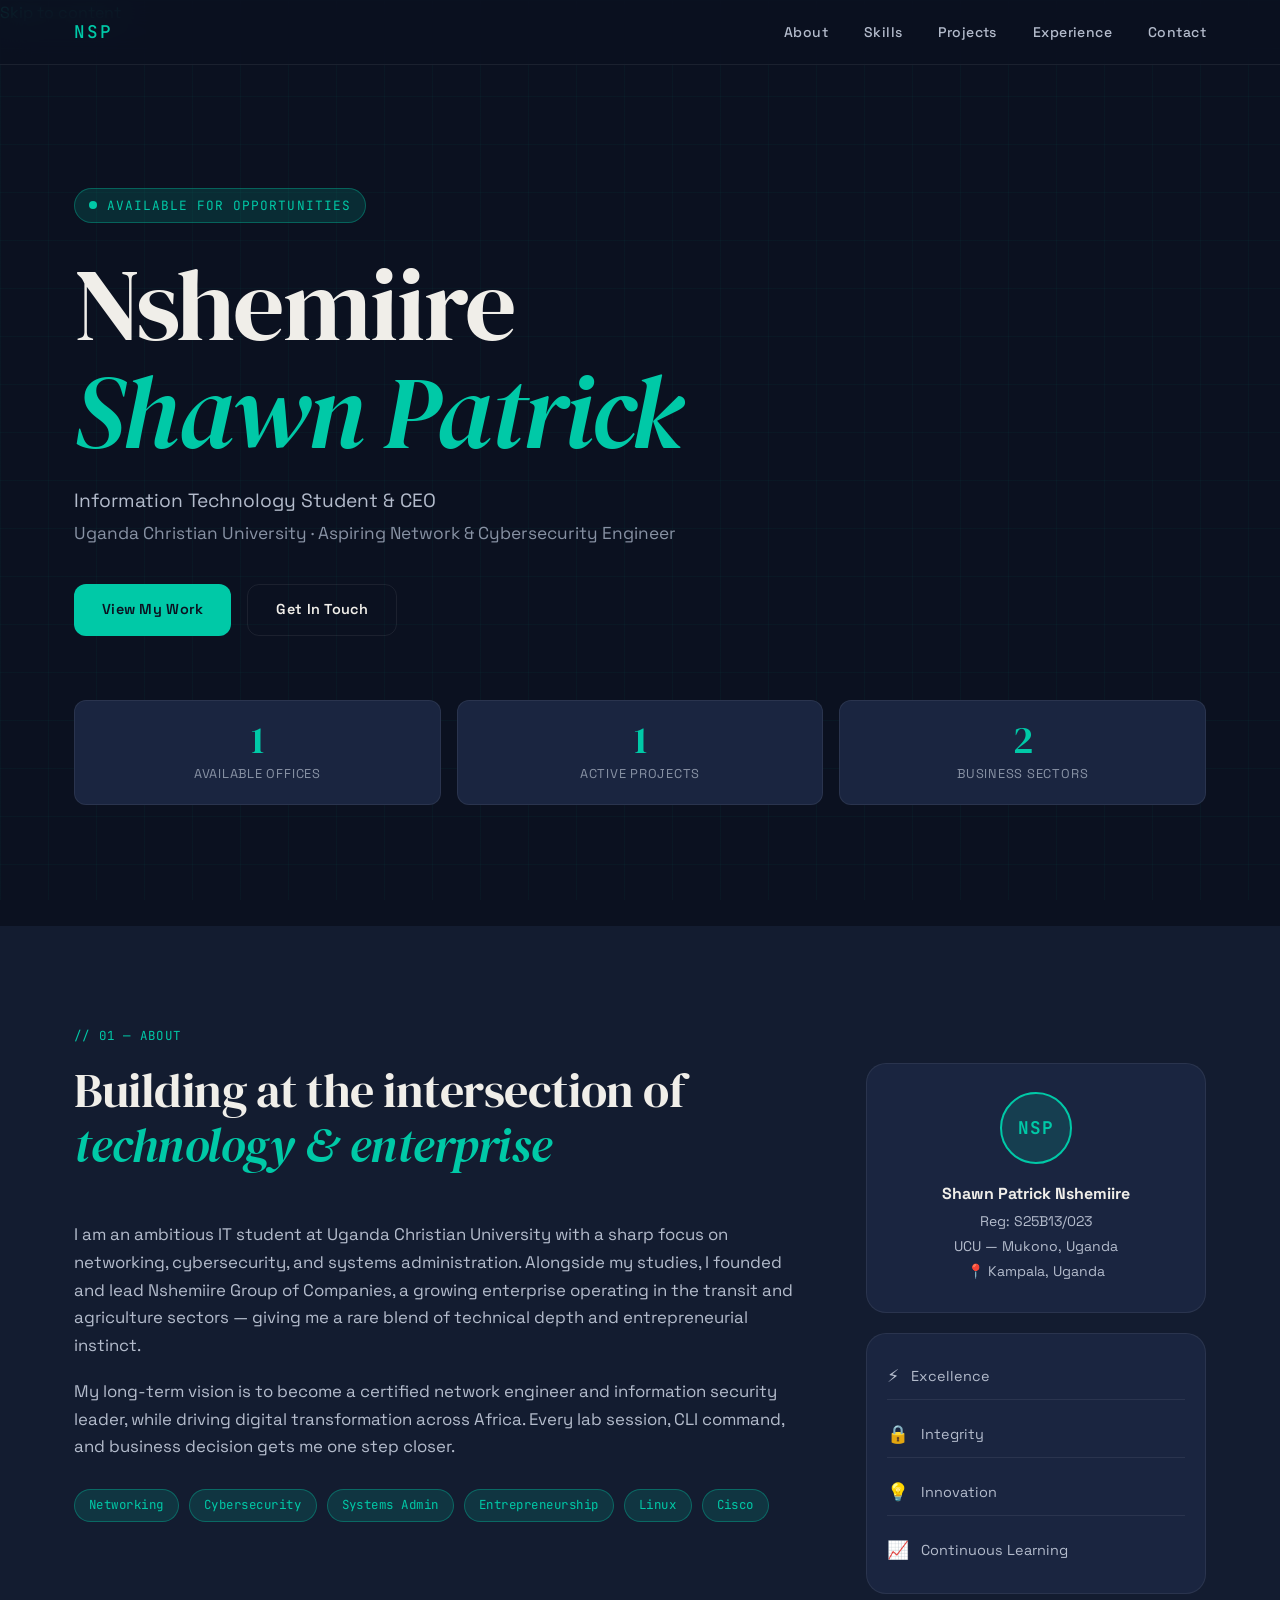
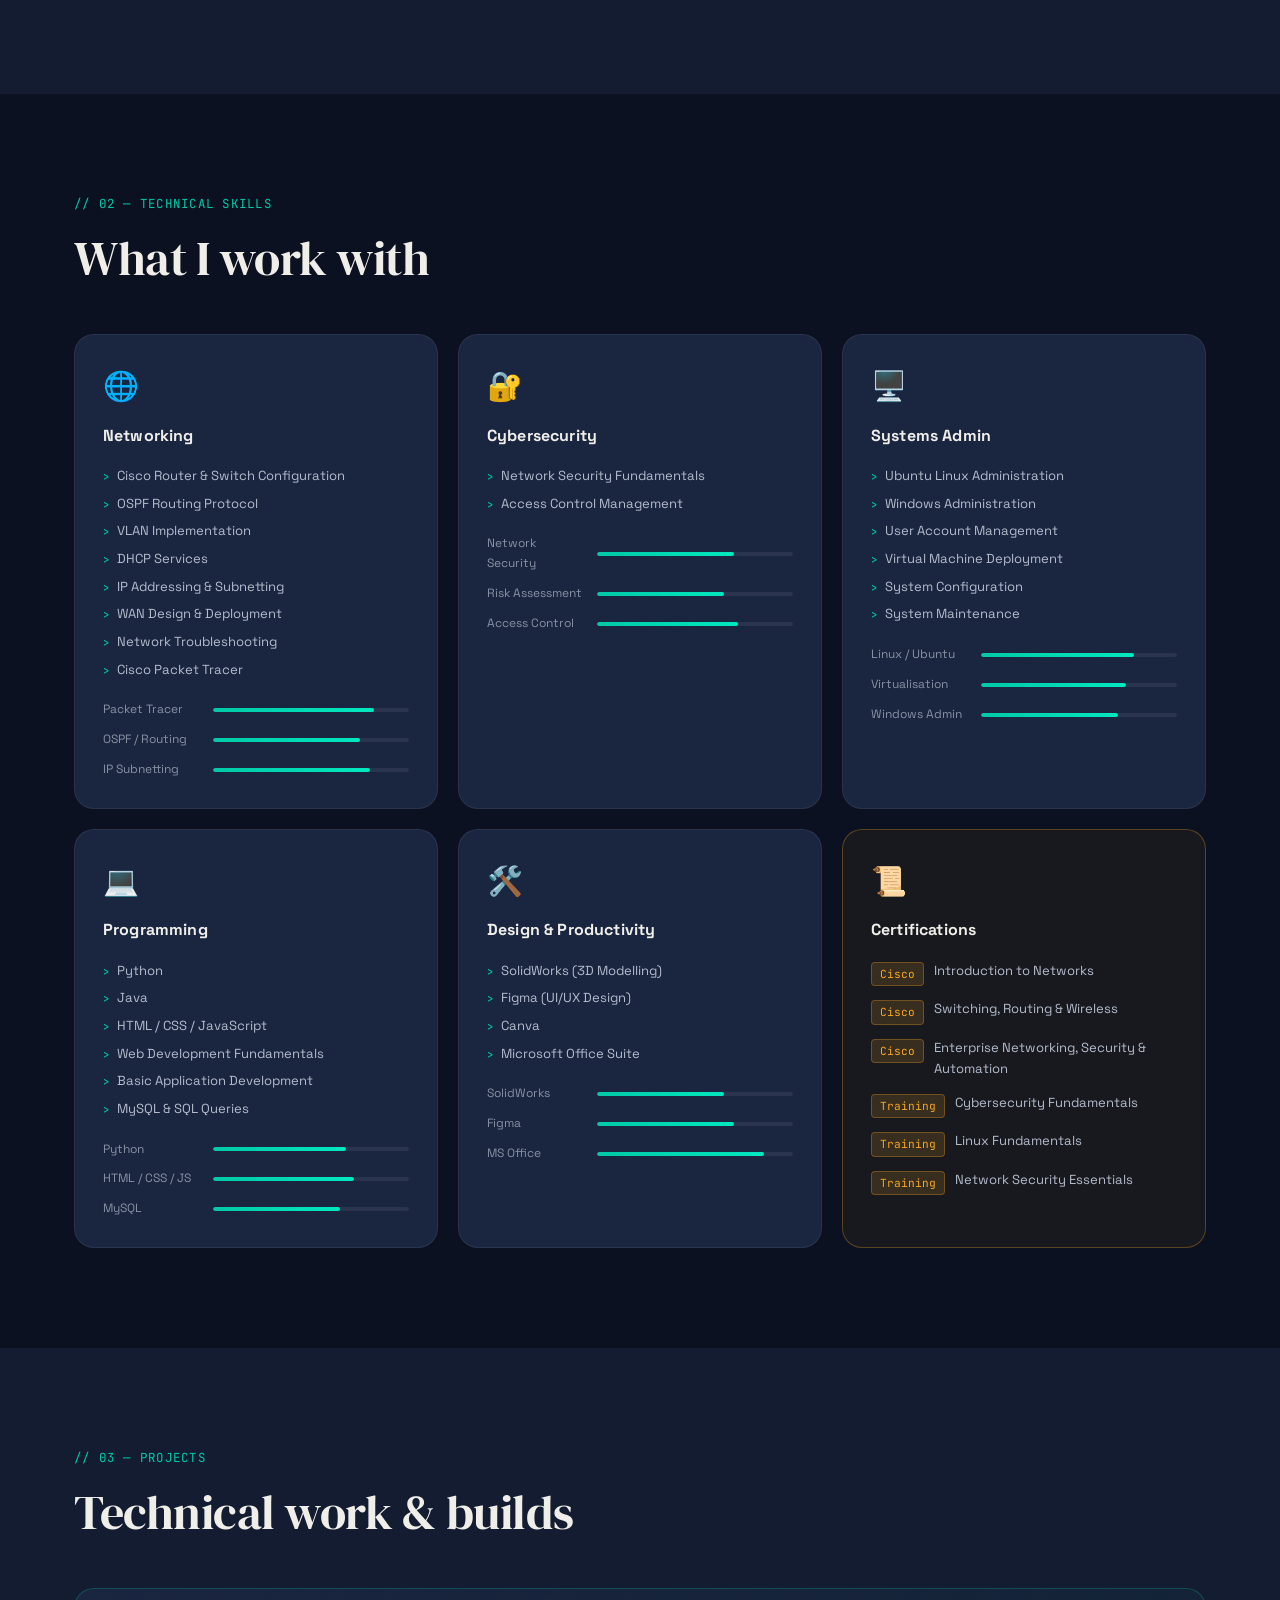
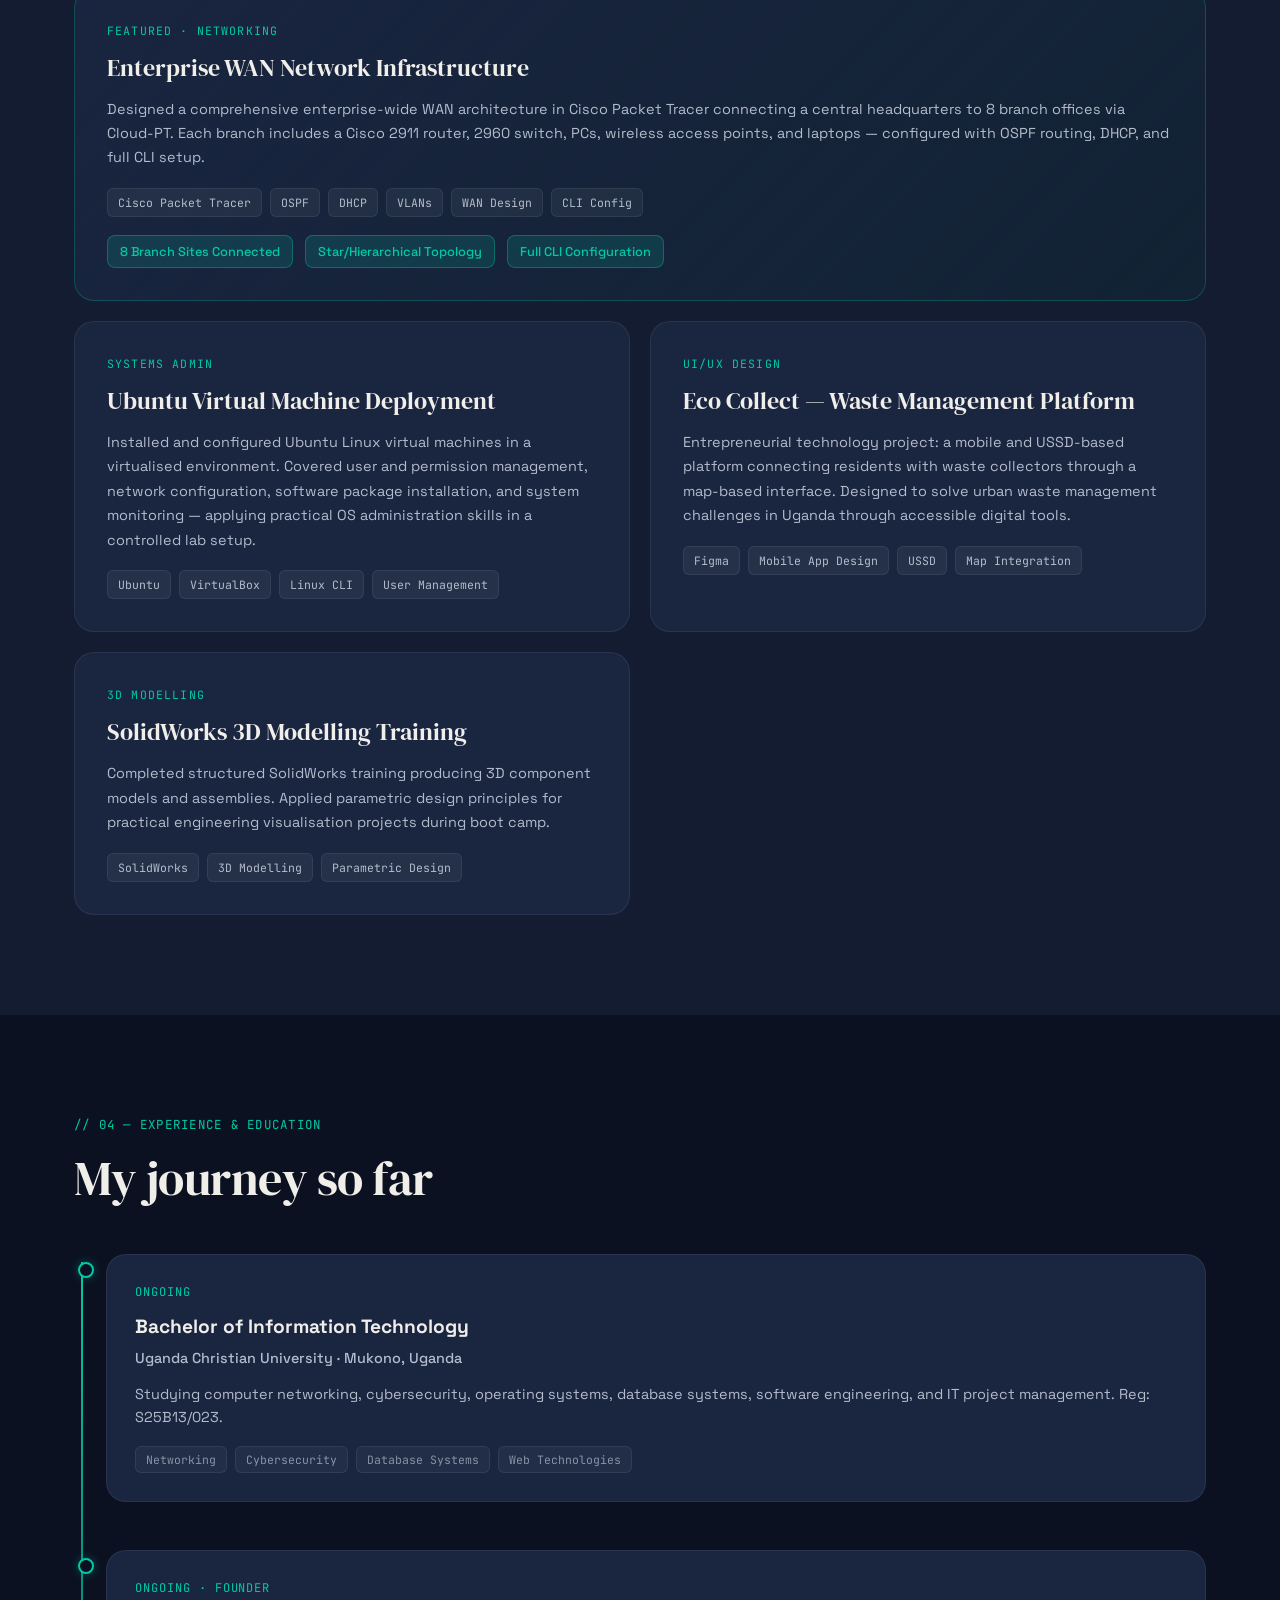
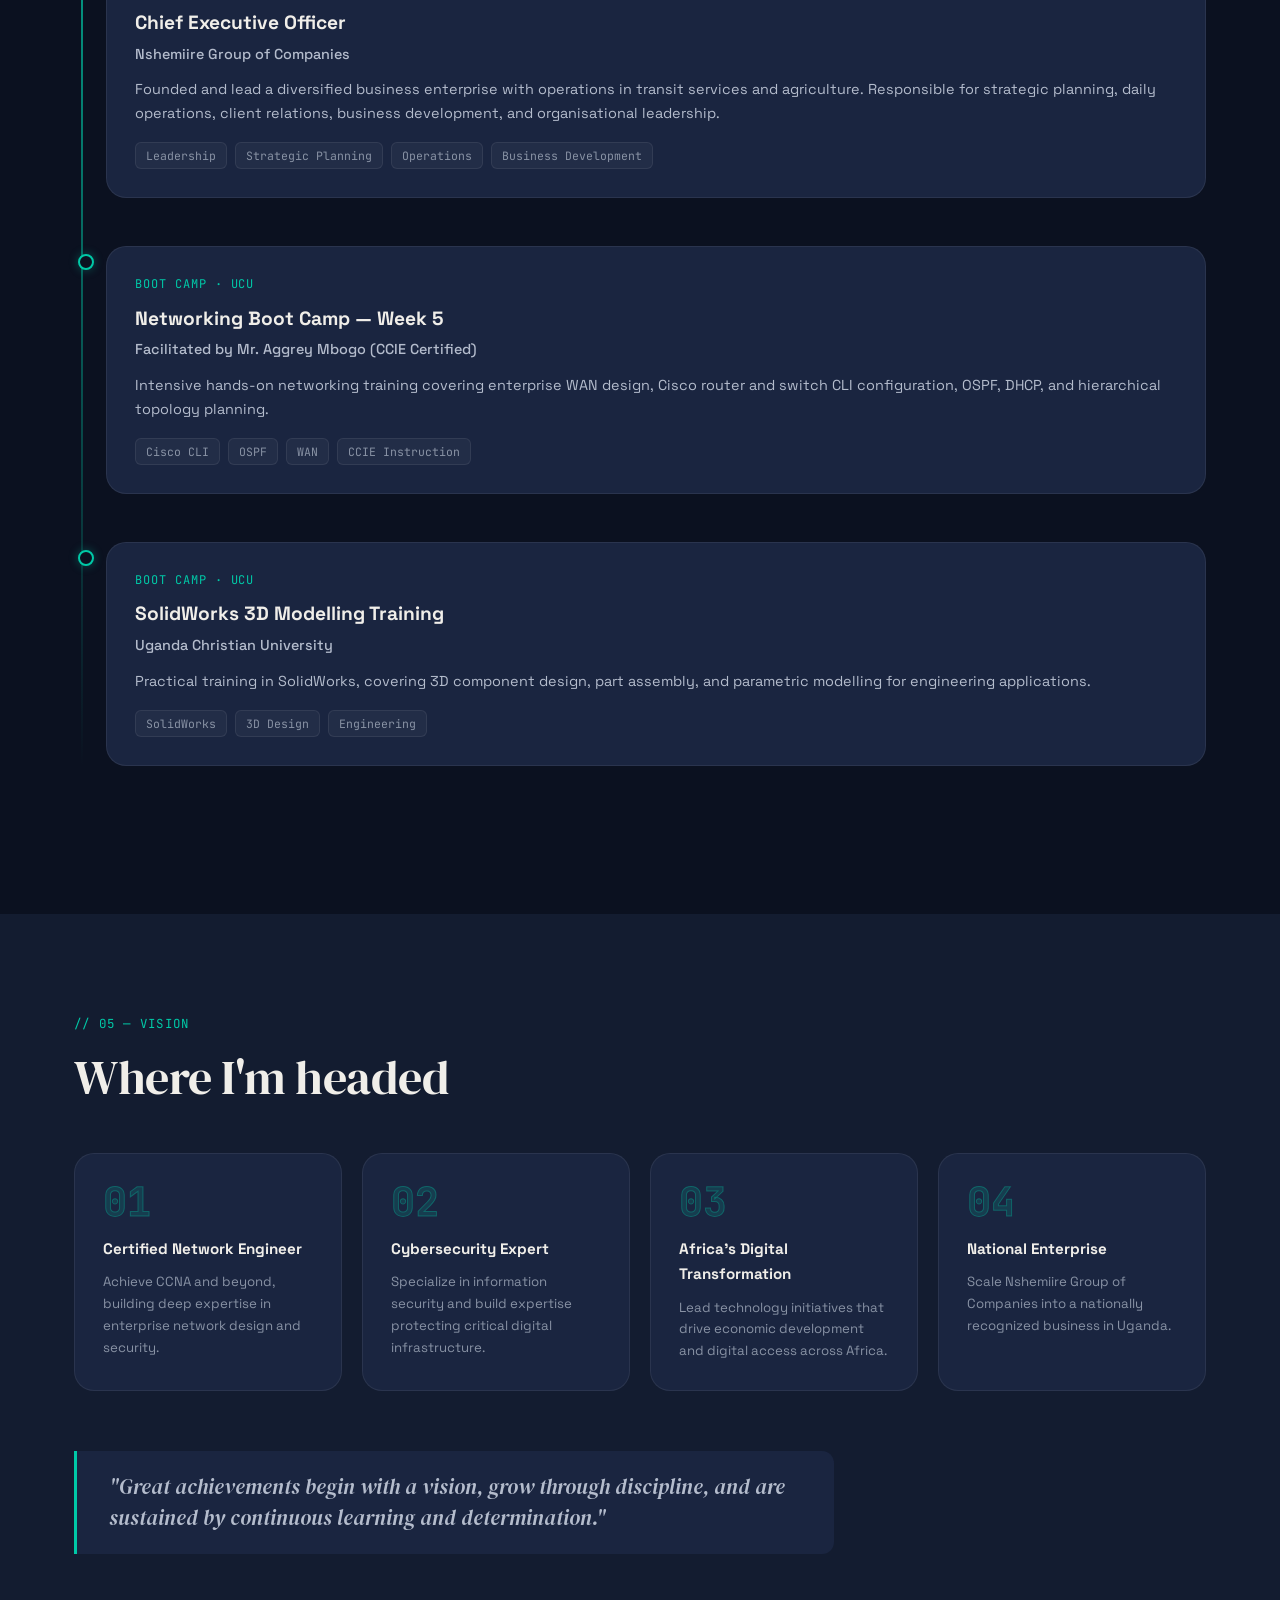
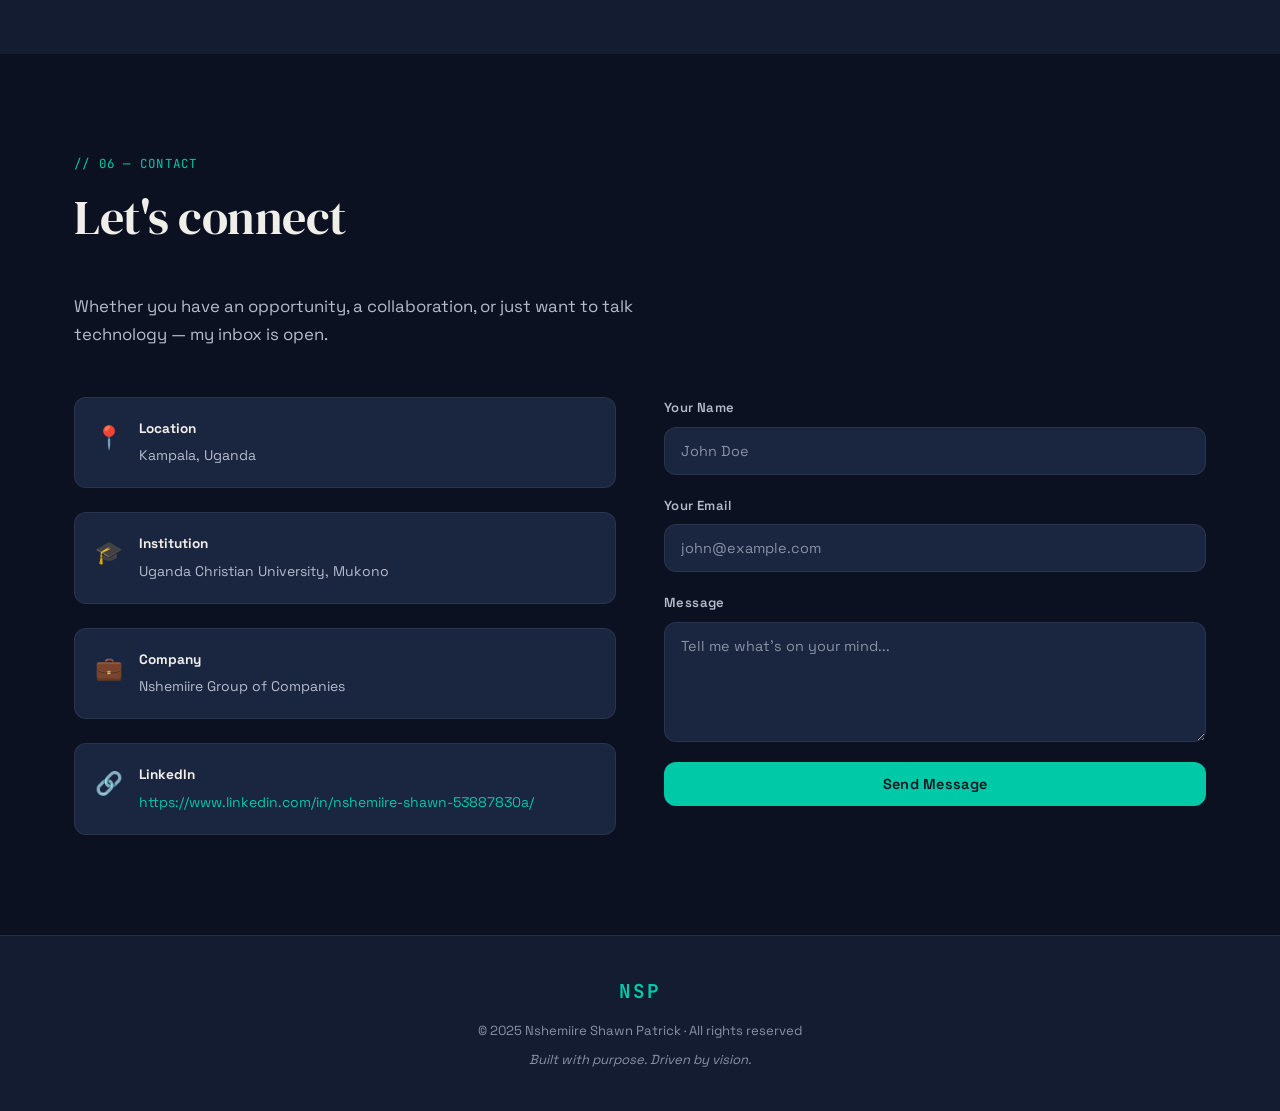
==== index.html @ 08d0ef23 "Add index.html, update main.js; remove duplicate index file" ====
<!DOCTYPE html>
<html lang="en">
<head>
  <meta charset="UTF-8" />
  <meta name="viewport" content="width=device-width, initial-scale=1.0" />
  <title>Nshemiire Shawn Patrick | IT Portfolio</title>
  <link rel="stylesheet" href="style.css" />
  <link rel="preconnect" href="https://fonts.googleapis.com" />
  <link rel="preconnect" href="https://fonts.gstatic.com" crossorigin />
  <link href="https://fonts.googleapis.com/css2?family=Space+Grotesk:wght@300;400;500;600;700&family=DM+Serif+Display:ital@0;1&family=JetBrains+Mono:wght@400;500&display=swap" rel="stylesheet" />
</head>
<body>

  <a class="skip-link" href="#hero">Skip to content</a>

  <!-- NAV -->
  <nav class="nav" id="navbar">
    <div class="nav-inner">
      <span class="nav-logo">NSP</span>
      <ul class="nav-links">
        <li><a href="#about">About</a></li>
        <li><a href="#skills">Skills</a></li>
        <li><a href="#projects">Projects</a></li>
        <li><a href="#experience">Experience</a></li>
        <li><a href="#contact">Contact</a></li>
      </ul>
      <button class="nav-toggle" id="navToggle" aria-label="Toggle menu" aria-expanded="false">
        <span></span><span></span><span></span>
      </button>
    </div>
  </nav>

  <!-- HERO -->
  <section class="hero" id="hero">
    <div class="hero-bg-grid"></div>
    <div class="hero-content">
      <div class="hero-eyebrow">
        <span class="dot pulse"></span>
        Available for opportunities
      </div>
      <h1 class="hero-name">
        Nshemiire<br/>
        <em>Shawn Patrick</em>
      </h1>
      <p class="hero-tagline">
        Information Technology Student &amp; CEO<br/>
        <span class="hero-sub">Uganda Christian University · Aspiring Network &amp; Cybersecurity Engineer</span>
      </p>
      <div class="hero-cta-group">
        <a href="#projects" class="btn btn-primary">View My Work</a>
        <a href="#contact" class="btn btn-ghost">Get In Touch</a>
      </div>
    </div>
    <div class="hero-card-float">
      <div class="stat-card">
        <span class="stat-number">1</span>
        <span class="stat-label">Available Offices</span>
      </div>
      <div class="stat-card">
        <span class="stat-number">1</span>
        <span class="stat-label">Active Projects</span>
      </div>
      <div class="stat-card">
        <span class="stat-number">2</span>
        <span class="stat-label">Business Sectors</span>
      </div>
    </div>
  </section>

  <!-- ABOUT -->
  <section class="section about" id="about">
    <div class="container">
      <div class="section-label">// 01 — About</div>
      <div class="about-grid">
        <div class="about-text">
          <h2 class="section-title">Building at the intersection of<br/><em>technology &amp; enterprise</em></h2>
          <p>I am an ambitious IT student at Uganda Christian University with a sharp focus on networking, cybersecurity, and systems administration. Alongside my studies, I founded and lead Nshemiire Group of Companies, a growing enterprise operating in the transit and agriculture sectors — giving me a rare blend of technical depth and entrepreneurial instinct.</p>
          <p>My long-term vision is to become a certified network engineer and information security leader, while driving digital transformation across Africa. Every lab session, CLI command, and business decision gets me one step closer.</p>
          <div class="about-tags">
            <span class="tag">Networking</span>
            <span class="tag">Cybersecurity</span>
            <span class="tag">Systems Admin</span>
            <span class="tag">Entrepreneurship</span>
            <span class="tag">Linux</span>
            <span class="tag">Cisco</span>
          </div>
        </div>
        <div class="about-side">
          <div class="profile-card">
            <div class="profile-avatar">NSP</div>
            <div class="profile-info">
              <p><strong>Shawn Patrick Nshemiire</strong></p>
              <p>Reg: S25B13/023</p>
              <p>UCU — Mukono, Uganda</p>
              <p>📍 Kampala, Uganda</p>
            </div>
          </div>
          <div class="value-list">
            <div class="value-item"><span class="v-icon">⚡</span> Excellence</div>
            <div class="value-item"><span class="v-icon">🔒</span> Integrity</div>
            <div class="value-item"><span class="v-icon">💡</span> Innovation</div>
            <div class="value-item"><span class="v-icon">📈</span> Continuous Learning</div>
          </div>
        </div>
      </div>
    </div>
  </section>

  <!-- SKILLS -->
  <section class="section skills-section" id="skills">
    <div class="container">
      <div class="section-label">// 02 — Technical Skills</div>
      <h2 class="section-title">What I work with</h2>
      <div class="skills-grid">

        <div class="skill-block">
          <div class="skill-icon">🌐</div>
          <h3>Networking</h3>
          <ul class="skill-list">
            <li>Cisco Router &amp; Switch Configuration</li>
            <li>OSPF Routing Protocol</li>
            <li>VLAN Implementation</li>
            <li>DHCP Services</li>
            <li>IP Addressing &amp; Subnetting</li>
            <li>WAN Design &amp; Deployment</li>
            <li>Network Troubleshooting</li>
            <li>Cisco Packet Tracer</li>
          </ul>
          <div class="skill-bar-group">
            <div class="skill-bar-row"><span>Packet Tracer</span><div class="bar"><div class="fill" style="--w:82%"></div></div></div>
            <div class="skill-bar-row"><span>OSPF / Routing</span><div class="bar"><div class="fill" style="--w:75%"></div></div></div>
            <div class="skill-bar-row"><span>IP Subnetting</span><div class="bar"><div class="fill" style="--w:80%"></div></div></div>
          </div>
        </div>

        <div class="skill-block">
          <div class="skill-icon">🔐</div>
          <h3>Cybersecurity</h3>
          <ul class="skill-list">
            <li>Network Security Fundamentals</li>
            <li>Access Control Management</li>
           
          </ul>
          <div class="skill-bar-group">
            <div class="skill-bar-row"><span>Network Security</span><div class="bar"><div class="fill" style="--w:70%"></div></div></div>
            <div class="skill-bar-row"><span>Risk Assessment</span><div class="bar"><div class="fill" style="--w:65%"></div></div></div>
            <div class="skill-bar-row"><span>Access Control</span><div class="bar"><div class="fill" style="--w:72%"></div></div></div>
          </div>
        </div>

        <div class="skill-block">
          <div class="skill-icon">🖥️</div>
          <h3>Systems Admin</h3>
          <ul class="skill-list">
            <li>Ubuntu Linux Administration</li>
            <li>Windows Administration</li>
            <li>User Account Management</li>
            <li>Virtual Machine Deployment</li>
            <li>System Configuration</li>
            <li>System Maintenance</li>
          </ul>
          <div class="skill-bar-group">
            <div class="skill-bar-row"><span>Linux / Ubuntu</span><div class="bar"><div class="fill" style="--w:78%"></div></div></div>
            <div class="skill-bar-row"><span>Virtualisation</span><div class="bar"><div class="fill" style="--w:74%"></div></div></div>
            <div class="skill-bar-row"><span>Windows Admin</span><div class="bar"><div class="fill" style="--w:70%"></div></div></div>
          </div>
        </div>

        <div class="skill-block">
          <div class="skill-icon">💻</div>
          <h3>Programming</h3>
          <ul class="skill-list">
            <li>Python</li>
            <li>Java</li>
            <li>HTML / CSS / JavaScript</li>
            <li>Web Development Fundamentals</li>
            <li>Basic Application Development</li>
            <li>MySQL &amp; SQL Queries</li>
          </ul>
          <div class="skill-bar-group">
            <div class="skill-bar-row"><span>Python</span><div class="bar"><div class="fill" style="--w:68%"></div></div></div>
            <div class="skill-bar-row"><span>HTML / CSS / JS</span><div class="bar"><div class="fill" style="--w:72%"></div></div></div>
            <div class="skill-bar-row"><span>MySQL</span><div class="bar"><div class="fill" style="--w:65%"></div></div></div>
          </div>
        </div>

        <div class="skill-block">
          <div class="skill-icon">🛠️</div>
          <h3>Design &amp; Productivity</h3>
          <ul class="skill-list">
            <li>SolidWorks (3D Modelling)</li>
            <li>Figma (UI/UX Design)</li>
            <li>Canva</li>
            <li>Microsoft Office Suite</li>
          </ul>
          <div class="skill-bar-group">
            <div class="skill-bar-row"><span>SolidWorks</span><div class="bar"><div class="fill" style="--w:65%"></div></div></div>
            <div class="skill-bar-row"><span>Figma</span><div class="bar"><div class="fill" style="--w:70%"></div></div></div>
            <div class="skill-bar-row"><span>MS Office</span><div class="bar"><div class="fill" style="--w:85%"></div></div></div>
          </div>
        </div>

        <div class="skill-block highlight-block">
          <div class="skill-icon">📜</div>
          <h3>Certifications</h3>
          <div class="cert-list">
            <div class="cert-item">
              <span class="cert-badge">Cisco</span>
              <span>Introduction to Networks</span>
            </div>
            <div class="cert-item">
              <span class="cert-badge">Cisco</span>
              <span>Switching, Routing &amp; Wireless</span>
            </div>
            <div class="cert-item">
              <span class="cert-badge">Cisco</span>
              <span>Enterprise Networking, Security &amp; Automation</span>
            </div>
            <div class="cert-item">
              <span class="cert-badge">Training</span>
              <span>Cybersecurity Fundamentals</span>
            </div>
            <div class="cert-item">
              <span class="cert-badge">Training</span>
              <span>Linux Fundamentals</span>
            </div>
            <div class="cert-item">
              <span class="cert-badge">Training</span>
              <span>Network Security Essentials</span>
            </div>
          </div>
        </div>

      </div>
    </div>
  </section>

  <!-- PROJECTS -->
  <section class="section projects-section" id="projects">
    <div class="container">
      <div class="section-label">// 03 — Projects</div>
      <h2 class="section-title">Technical work &amp; builds</h2>
      <div class="projects-grid">

        <div class="project-card featured">
          <div class="project-tag">Featured · Networking</div>
          <h3>Enterprise WAN Network Infrastructure</h3>
          <p>Designed a comprehensive enterprise-wide WAN architecture in Cisco Packet Tracer connecting a central headquarters to 8 branch offices via Cloud-PT. Each branch includes a Cisco 2911 router, 2960 switch, PCs, wireless access points, and laptops — configured with OSPF routing, DHCP, and full CLI setup.</p>
          <div class="project-tech">
            <span>Cisco Packet Tracer</span>
            <span>OSPF</span>
            <span>DHCP</span>
            <span>VLANs</span>
            <span>WAN Design</span>
            <span>CLI Config</span>
          </div>
          <div class="project-highlights">
            <div class="ph-item">8 Branch Sites Connected</div>
            <div class="ph-item">Star/Hierarchical Topology</div>
            <div class="ph-item">Full CLI Configuration</div>
          </div>
        </div>

        <div class="project-card">
          <div class="project-tag">Systems Admin</div>
          <h3>Ubuntu Virtual Machine Deployment</h3>
          <p>Installed and configured Ubuntu Linux virtual machines in a virtualised environment. Covered user and permission management, network configuration, software package installation, and system monitoring — applying practical OS administration skills in a controlled lab setup.</p>
          <div class="project-tech">
            <span>Ubuntu</span>
            <span>VirtualBox</span>
            <span>Linux CLI</span>
            <span>User Management</span>
          </div>
        </div>

        <div class="project-card">
          <div class="project-tag">UI/UX Design</div>
          <h3>Eco Collect — Waste Management Platform</h3>
          <p>Entrepreneurial technology project: a mobile and USSD-based platform connecting residents with waste collectors through a map-based interface. Designed to solve urban waste management challenges in Uganda through accessible digital tools.</p>
          <div class="project-tech">
            <span>Figma</span>
            <span>Mobile App Design</span>
            <span>USSD</span>
            <span>Map Integration</span>
          </div>
        </div>

        <div class="project-card">
          <div class="project-tag">3D Modelling</div>
          <h3>SolidWorks 3D Modelling Training</h3>
          <p>Completed structured SolidWorks training producing 3D component models and assemblies. Applied parametric design principles for practical engineering visualisation projects during boot camp.</p>
          <div class="project-tech">
            <span>SolidWorks</span>
            <span>3D Modelling</span>
            <span>Parametric Design</span>
          </div>
        </div>

      </div>
    </div>
  </section>

  <!-- EXPERIENCE -->
  <section class="section experience-section" id="experience">
    <div class="container">
      <div class="section-label">// 04 — Experience &amp; Education</div>
      <h2 class="section-title">My journey so far</h2>
      <div class="timeline">

        <div class="timeline-item">
          <div class="timeline-dot"></div>
          <div class="timeline-content">
            <div class="tl-meta">Ongoing</div>
            <h3>Bachelor of Information Technology</h3>
            <p class="tl-org">Uganda Christian University · Mukono, Uganda</p>
            <p>Studying computer networking, cybersecurity, operating systems, database systems, software engineering, and IT project management. Reg: S25B13/023.</p>
            <div class="tl-tags">
              <span>Networking</span><span>Cybersecurity</span><span>Database Systems</span><span>Web Technologies</span>
            </div>
          </div>
        </div>

        <div class="timeline-item">
          <div class="timeline-dot"></div>
          <div class="timeline-content">
            <div class="tl-meta">Ongoing · Founder</div>
            <h3>Chief Executive Officer</h3>
            <p class="tl-org">Nshemiire Group of Companies</p>
            <p>Founded and lead a diversified business enterprise with operations in transit services and agriculture. Responsible for strategic planning, daily operations, client relations, business development, and organisational leadership.</p>
            <div class="tl-tags">
              <span>Leadership</span><span>Strategic Planning</span><span>Operations</span><span>Business Development</span>
            </div>
          </div>
        </div>

        <div class="timeline-item">
          <div class="timeline-dot"></div>
          <div class="timeline-content">
            <div class="tl-meta">Boot Camp · UCU</div>
            <h3>Networking Boot Camp — Week 5</h3>
            <p class="tl-org">Facilitated by Mr. Aggrey Mbogo (CCIE Certified)</p>
            <p>Intensive hands-on networking training covering enterprise WAN design, Cisco router and switch CLI configuration, OSPF, DHCP, and hierarchical topology planning.</p>
            <div class="tl-tags">
              <span>Cisco CLI</span><span>OSPF</span><span>WAN</span><span>CCIE Instruction</span>
            </div>
          </div>
        </div>

        <div class="timeline-item">
          <div class="timeline-dot"></div>
          <div class="timeline-content">
            <div class="tl-meta">Boot Camp · UCU</div>
            <h3>SolidWorks 3D Modelling Training</h3>
            <p class="tl-org">Uganda Christian University</p>
            <p>Practical training in SolidWorks, covering 3D component design, part assembly, and parametric modelling for engineering applications.</p>
            <div class="tl-tags">
              <span>SolidWorks</span><span>3D Design</span><span>Engineering</span>
            </div>
          </div>
        </div>

      </div>
    </div>
  </section>

  <!-- ASPIRATIONS -->
  <section class="section aspirations-section">
    <div class="container">
      <div class="section-label">// 05 — Vision</div>
      <h2 class="section-title">Where I'm headed</h2>
      <div class="aspirations-grid">
        <div class="asp-card">
          <span class="asp-num">01</span>
          <h4>Certified Network Engineer</h4>
          <p>Achieve CCNA and beyond, building deep expertise in enterprise network design and security.</p>
        </div>
        <div class="asp-card">
          <span class="asp-num">02</span>
          <h4>Cybersecurity Expert</h4>
          <p>Specialize in information security and build expertise protecting critical digital infrastructure.</p>
        </div>
        <div class="asp-card">
          <span class="asp-num">03</span>
          <h4>Africa's Digital Transformation</h4>
          <p>Lead technology initiatives that drive economic development and digital access across Africa.</p>
        </div>
        <div class="asp-card">
          <span class="asp-num">04</span>
          <h4>National Enterprise</h4>
          <p>Scale Nshemiire Group of Companies into a nationally recognized business in Uganda.</p>
        </div>
      </div>
      <blockquote class="vision-quote">
        "Great achievements begin with a vision, grow through discipline, and are sustained by continuous learning and determination."
      </blockquote>
    </div>
  </section>

  <!-- CONTACT -->
  <section class="section contact-section" id="contact">
    <div class="container">
      <div class="section-label">// 06 — Contact</div>
      <h2 class="section-title">Let's connect</h2>
      <p class="contact-intro">Whether you have an opportunity, a collaboration, or just want to talk technology — my inbox is open.</p>
      <div class="contact-grid">
        <div class="contact-info">
          <div class="contact-item">
            <span class="c-icon">📍</span>
            <div>
              <strong>Location</strong>
              <p>Kampala, Uganda</p>
            </div>
          </div>
          <div class="contact-item">
            <span class="c-icon">🎓</span>
            <div>
              <strong>Institution</strong>
              <p>Uganda Christian University, Mukono</p>
            </div>
          </div>
          <div class="contact-item">
            <span class="c-icon">💼</span>
            <div>
              <strong>Company</strong>
              <p>Nshemiire Group of Companies</p>
            </div>
          </div>
          <div class="contact-item">
            <span class="c-icon">🔗</span>
            <div>
              <strong>LinkedIn</strong>
              <p><a href="https://www.linkedin.com/in/nshemiire-shawn-53887830a/" target="_blank" rel="noopener noreferrer">https://www.linkedin.com/in/nshemiire-shawn-53887830a/</a></p>
            </div>
          </div>
        </div>
        <form class="contact-form" id="contactForm">
          <div class="form-group">
            <label for="name">Your Name</label>
            <input type="text" id="name" placeholder="John Doe" />
          </div>
          <div class="form-group">
            <label for="email">Your Email</label>
            <input type="email" id="email" placeholder="john@example.com" />
          </div>
          <div class="form-group">
            <label for="message">Message</label>
            <textarea id="message" rows="5" placeholder="Tell me what's on your mind..."></textarea>
          </div>
          <button type="submit" class="btn btn-primary full-width">Send Message</button>
        </form>
      </div>
    </div>
  </section>

  <!-- FOOTER -->
  <footer class="footer">
    <div class="container footer-inner">
      <span class="footer-logo">NSP</span>
      <p>© 2025 Nshemiire Shawn Patrick · All rights reserved</p>
      <p class="footer-sub">Built with purpose. Driven by vision.</p>
    </div>
  </footer>

  <script src="main.js"></script>
</body>
</html>
---- style.css ----
/* ============================================================
   NSHEMIIRE SHAWN PATRICK — Portfolio Stylesheet
   Palette: Deep navy (#0B1120) · Electric teal (#00C9A7) · 
            Warm white (#F0EEE9) · Slate (#8892A4) · Amber (#F5A623)
   Type: DM Serif Display (display) · Space Grotesk (body) · JetBrains Mono (code)
   ============================================================ */

:root {
  --navy:    #0B1120;
  --navy-mid:#131C30;
  --navy-light: #1A2540;
  --teal:    #00C9A7;
  --teal-dim: rgba(0,201,167,0.15);
  --teal-glow: rgba(0,201,167,0.35);
  --amber:   #F5A623;
  --white:   #F0EEE9;
  --slate:   #8892A4;
  --slate-light: #B4BCCC;
  --red:     #FF5757;
  --border:  rgba(255,255,255,0.07);

  --ff-display: 'DM Serif Display', Georgia, serif;
  --ff-body:    'Space Grotesk', system-ui, sans-serif;
  --ff-mono:    'JetBrains Mono', monospace;

  --radius: 12px;
  --radius-lg: 20px;
  --transition: 0.25s cubic-bezier(0.4,0,0.2,1);
}

/* RESET */
*, *::before, *::after { box-sizing: border-box; margin: 0; padding: 0; }
html { scroll-behavior: smooth; }
body {
  font-family: var(--ff-body);
  background: var(--navy);
  color: var(--white);
  line-height: 1.65;
  -webkit-font-smoothing: antialiased;
}
a { color: var(--teal); text-decoration: none; transition: opacity var(--transition); }
a:hover { opacity: 0.75; }
ul { list-style: none; }
img { max-width: 100%; display: block; }

/* CONTAINER */
.container {
  width: 100%;
  max-width: 1180px;
  margin: 0 auto;
  padding: 0 24px;
}

/* ======================== NAV ======================== */
.nav {
  position: fixed;
  top: 0; left: 0; right: 0;
  z-index: 100;
  background: rgba(11,17,32,0.85);
  backdrop-filter: blur(16px);
  -webkit-backdrop-filter: blur(16px);
  border-bottom: 1px solid var(--border);
  transition: background var(--transition);
}
.nav-inner {
  max-width: 1180px;
  margin: 0 auto;
  padding: 0 24px;
  height: 64px;
  display: flex;
  align-items: center;
  justify-content: space-between;
}
.nav-logo {
  font-family: var(--ff-mono);
  font-size: 1.1rem;
  font-weight: 500;
  color: var(--teal);
  letter-spacing: 0.1em;
}
.nav-links {
  display: flex;
  gap: 36px;
}
.nav-links a {
  font-size: 0.875rem;
  font-weight: 500;
  color: var(--slate-light);
  letter-spacing: 0.03em;
  transition: color var(--transition);
}
.nav-links a:hover { color: var(--white); opacity: 1; }
.nav-toggle {
  display: none;
  flex-direction: column;
  gap: 5px;
  background: none;
  border: none;
  cursor: pointer;
  padding: 4px;
}
.nav-toggle span {
  display: block;
  width: 24px;
  height: 2px;
  background: var(--white);
  border-radius: 2px;
  transition: var(--transition);
}

/* ======================== HERO ======================== */
.hero {
  min-height: 100vh;
  display: flex;
  flex-direction: column;
  justify-content: center;
  padding: 100px 24px 60px;
  max-width: 1180px;
  margin: 0 auto;
  position: relative;
}
.hero-bg-grid {
  position: fixed;
  inset: 0;
  background-image:
    linear-gradient(rgba(0,201,167,0.04) 1px, transparent 1px),
    linear-gradient(90deg, rgba(0,201,167,0.04) 1px, transparent 1px);
  background-size: 48px 48px;
  pointer-events: none;
  z-index: 0;
}
.hero-content { position: relative; z-index: 1; max-width: 700px; }
.hero-eyebrow {
  display: inline-flex;
  align-items: center;
  gap: 10px;
  font-family: var(--ff-mono);
  font-size: 0.8rem;
  color: var(--teal);
  letter-spacing: 0.08em;
  text-transform: uppercase;
  margin-bottom: 28px;
  background: var(--teal-dim);
  border: 1px solid var(--teal-glow);
  padding: 6px 14px;
  border-radius: 100px;
}
.dot {
  width: 8px; height: 8px;
  border-radius: 50%;
  background: var(--teal);
}
.dot.pulse { animation: pulse 2s ease-in-out infinite; }
@keyframes pulse {
  0%, 100% { box-shadow: 0 0 0 0 var(--teal-glow); }
  50%       { box-shadow: 0 0 0 6px transparent; }
}
.hero-name {
  font-family: var(--ff-display);
  font-size: clamp(3rem, 8vw, 6.5rem);
  line-height: 1.05;
  font-weight: 400;
  margin-bottom: 20px;
  letter-spacing: -0.02em;
}
.hero-name em {
  font-style: italic;
  color: var(--teal);
}
.hero-tagline {
  font-size: clamp(1rem, 2vw, 1.2rem);
  color: var(--slate-light);
  line-height: 1.6;
  margin-bottom: 36px;
}
.hero-sub {
  display: block;
  font-size: 0.9em;
  color: var(--slate);
  margin-top: 4px;
}
.hero-cta-group {
  display: flex;
  gap: 16px;
  flex-wrap: wrap;
}
.hero-card-float {
  display: flex;
  gap: 16px;
  margin-top: 64px;
  flex-wrap: wrap;
  position: relative;
  z-index: 1;
}
.stat-card {
  background: var(--navy-light);
  border: 1px solid var(--border);
  border-radius: var(--radius);
  padding: 20px 28px;
  text-align: center;
  flex: 1;
  min-width: 120px;
  transition: border-color var(--transition), transform var(--transition);
}
.stat-card:hover {
  border-color: var(--teal-glow);
  transform: translateY(-3px);
}
.stat-number {
  display: block;
  font-family: var(--ff-display);
  font-size: 2.4rem;
  color: var(--teal);
  line-height: 1;
}
.stat-label {
  display: block;
  font-size: 0.8rem;
  color: var(--slate);
  margin-top: 4px;
  text-transform: uppercase;
  letter-spacing: 0.06em;
}

/* ======================== BUTTONS ======================== */
.btn {
  display: inline-flex;
  align-items: center;
  gap: 8px;
  padding: 13px 28px;
  font-family: var(--ff-body);
  font-size: 0.9rem;
  font-weight: 600;
  border-radius: var(--radius);
  border: none;
  cursor: pointer;
  transition: all var(--transition);
  letter-spacing: 0.02em;
}
.btn-primary {
  background: var(--teal);
  color: var(--navy);
}
.btn-primary:hover {
  background: #00e8c0;
  opacity: 1;
  transform: translateY(-2px);
  box-shadow: 0 8px 24px var(--teal-glow);
}
.btn-ghost {
  background: transparent;
  color: var(--white);
  border: 1px solid var(--border);
}
.btn-ghost:hover {
  border-color: var(--teal);
  color: var(--teal);
  opacity: 1;
}
.full-width { width: 100%; justify-content: center; }

/* ======================== SECTIONS ======================== */
.section {
  padding: 100px 0;
  position: relative;
}
.section-label {
  font-family: var(--ff-mono);
  font-size: 0.78rem;
  color: var(--teal);
  letter-spacing: 0.1em;
  text-transform: uppercase;
  margin-bottom: 16px;
}
.section-title {
  font-family: var(--ff-display);
  font-size: clamp(2rem, 4vw, 3rem);
  font-weight: 400;
  line-height: 1.15;
  margin-bottom: 48px;
  letter-spacing: -0.01em;
}
.section-title em {
  font-style: italic;
  color: var(--teal);
}

/* ======================== ABOUT ======================== */
.about { background: var(--navy-mid); }
.about-grid {
  display: grid;
  grid-template-columns: 1fr 340px;
  gap: 64px;
  align-items: start;
}
.about-text p {
  color: var(--slate-light);
  margin-bottom: 18px;
  font-size: 1.05rem;
}
.about-tags {
  display: flex;
  flex-wrap: wrap;
  gap: 10px;
  margin-top: 28px;
}
.tag {
  font-family: var(--ff-mono);
  font-size: 0.78rem;
  color: var(--teal);
  background: var(--teal-dim);
  border: 1px solid var(--teal-glow);
  padding: 5px 14px;
  border-radius: 100px;
  letter-spacing: 0.04em;
}
.profile-card {
  background: var(--navy-light);
  border: 1px solid var(--border);
  border-radius: var(--radius-lg);
  padding: 28px;
  margin-bottom: 20px;
  display: flex;
  flex-direction: column;
  align-items: center;
  text-align: center;
  gap: 16px;
}
.profile-avatar {
  width: 72px; height: 72px;
  border-radius: 50%;
  background: var(--teal-dim);
  border: 2px solid var(--teal);
  display: flex;
  align-items: center;
  justify-content: center;
  font-family: var(--ff-mono);
  font-size: 1.1rem;
  font-weight: 700;
  color: var(--teal);
  letter-spacing: 0.05em;
}
.profile-info p {
  font-size: 0.875rem;
  color: var(--slate-light);
  line-height: 1.8;
}
.profile-info strong { color: var(--white); font-size: 1rem; }
.value-list {
  background: var(--navy-light);
  border: 1px solid var(--border);
  border-radius: var(--radius-lg);
  padding: 20px;
  display: flex;
  flex-direction: column;
  gap: 12px;
}
.value-item {
  display: flex;
  align-items: center;
  gap: 12px;
  font-size: 0.9rem;
  color: var(--slate-light);
  padding: 8px 0;
  border-bottom: 1px solid var(--border);
}
.value-item:last-child { border-bottom: none; }
.v-icon { font-size: 1.1rem; }

/* ======================== SKILLS ======================== */
.skills-section { background: var(--navy); }
.skills-grid {
  display: grid;
  grid-template-columns: repeat(3, 1fr);
  gap: 20px;
}
.skill-block {
  background: var(--navy-light);
  border: 1px solid var(--border);
  border-radius: var(--radius-lg);
  padding: 28px;
  transition: border-color var(--transition), transform var(--transition);
}
.skill-block:hover {
  border-color: var(--teal-glow);
  transform: translateY(-4px);
}
.skill-block.highlight-block {
  border-color: rgba(245,166,35,0.3);
  background: rgba(245,166,35,0.05);
}
.skill-block.highlight-block:hover { border-color: var(--amber); }
.skill-icon { font-size: 1.8rem; margin-bottom: 12px; }
.skill-block h3 {
  font-size: 1rem;
  font-weight: 700;
  margin-bottom: 16px;
  color: var(--white);
  letter-spacing: 0.01em;
}
.skill-list {
  display: flex;
  flex-direction: column;
  gap: 6px;
  margin-bottom: 20px;
}
.skill-list li {
  font-size: 0.82rem;
  color: var(--slate-light);
  padding-left: 14px;
  position: relative;
}
.skill-list li::before {
  content: '›';
  position: absolute;
  left: 0;
  color: var(--teal);
}
.skill-bar-group { display: flex; flex-direction: column; gap: 10px; margin-top: 8px; }
.skill-bar-row {
  display: flex;
  align-items: center;
  gap: 10px;
  font-size: 0.75rem;
  color: var(--slate);
}
.skill-bar-row > span { width: 100px; flex-shrink: 0; }
.bar {
  flex: 1;
  height: 4px;
  background: rgba(255,255,255,0.07);
  border-radius: 100px;
  overflow: hidden;
}
.fill {
  height: 100%;
  width: var(--w);
  background: linear-gradient(90deg, var(--teal), #00e8c0);
  border-radius: 100px;
  animation: fillBar 1.2s cubic-bezier(0.4,0,0.2,1) both;
}
@keyframes fillBar { from { width: 0; } to { width: var(--w); } }
.cert-list { display: flex; flex-direction: column; gap: 12px; }
.cert-item {
  display: flex;
  align-items: flex-start;
  gap: 10px;
  font-size: 0.82rem;
  color: var(--slate-light);
}
.cert-badge {
  font-family: var(--ff-mono);
  font-size: 0.7rem;
  background: rgba(245,166,35,0.15);
  color: var(--amber);
  border: 1px solid rgba(245,166,35,0.3);
  padding: 2px 8px;
  border-radius: 4px;
  flex-shrink: 0;
  white-space: nowrap;
  margin-top: 2px;
}

/* ======================== PROJECTS ======================== */
.projects-section { background: var(--navy-mid); }
.projects-grid {
  display: grid;
  grid-template-columns: 1fr 1fr;
  gap: 20px;
}
.project-card {
  background: var(--navy-light);
  border: 1px solid var(--border);
  border-radius: var(--radius-lg);
  padding: 32px;
  transition: border-color var(--transition), transform var(--transition);
  display: flex;
  flex-direction: column;
  gap: 14px;
}
.project-card:hover {
  border-color: var(--teal-glow);
  transform: translateY(-4px);
}
.project-card.featured {
  grid-column: 1 / -1;
  border-color: rgba(0,201,167,0.25);
  background: linear-gradient(135deg, var(--navy-light), rgba(0,201,167,0.04));
}
.project-tag {
  font-family: var(--ff-mono);
  font-size: 0.72rem;
  color: var(--teal);
  text-transform: uppercase;
  letter-spacing: 0.1em;
}
.project-card h3 {
  font-family: var(--ff-display);
  font-size: 1.5rem;
  font-weight: 400;
  color: var(--white);
  line-height: 1.2;
}
.project-card p { font-size: 0.9rem; color: var(--slate-light); line-height: 1.7; }
.project-tech {
  display: flex;
  flex-wrap: wrap;
  gap: 8px;
  margin-top: 4px;
}
.project-tech span {
  font-family: var(--ff-mono);
  font-size: 0.72rem;
  background: rgba(255,255,255,0.05);
  border: 1px solid var(--border);
  color: var(--slate-light);
  padding: 4px 10px;
  border-radius: 6px;
}
.project-highlights {
  display: flex;
  gap: 12px;
  flex-wrap: wrap;
  margin-top: 4px;
}
.ph-item {
  font-size: 0.8rem;
  color: var(--teal);
  background: var(--teal-dim);
  border: 1px solid var(--teal-glow);
  padding: 5px 12px;
  border-radius: 8px;
  font-weight: 500;
}

/* ======================== EXPERIENCE ======================== */
.experience-section { background: var(--navy); }
.timeline { position: relative; padding-left: 32px; }
.timeline::before {
  content: '';
  position: absolute;
  left: 7px; top: 8px; bottom: 0;
  width: 2px;
  background: linear-gradient(to bottom, var(--teal), transparent);
}
.timeline-item {
  position: relative;
  margin-bottom: 48px;
}
.timeline-dot {
  position: absolute;
  left: -28px; top: 8px;
  width: 16px; height: 16px;
  border-radius: 50%;
  background: var(--navy);
  border: 2.5px solid var(--teal);
  box-shadow: 0 0 10px var(--teal-glow);
}
.timeline-content {
  background: var(--navy-light);
  border: 1px solid var(--border);
  border-radius: var(--radius-lg);
  padding: 28px;
  transition: border-color var(--transition);
}
.timeline-content:hover { border-color: var(--teal-glow); }
.tl-meta {
  font-family: var(--ff-mono);
  font-size: 0.75rem;
  color: var(--teal);
  text-transform: uppercase;
  letter-spacing: 0.08em;
  margin-bottom: 8px;
}
.timeline-content h3 {
  font-size: 1.2rem;
  font-weight: 700;
  color: var(--white);
  margin-bottom: 4px;
}
.tl-org {
  font-size: 0.85rem;
  color: var(--amber);
  margin-bottom: 12px;
  font-weight: 500;
}
.timeline-content p { font-size: 0.9rem; color: var(--slate-light); }
.tl-tags {
  display: flex;
  flex-wrap: wrap;
  gap: 8px;
  margin-top: 16px;
}
.tl-tags span {
  font-family: var(--ff-mono);
  font-size: 0.72rem;
  background: rgba(255,255,255,0.04);
  border: 1px solid var(--border);
  color: var(--slate);
  padding: 3px 10px;
  border-radius: 6px;
}

/* ======================== ASPIRATIONS ======================== */
.aspirations-section { background: var(--navy-mid); }
.aspirations-grid {
  display: grid;
  grid-template-columns: repeat(4, 1fr);
  gap: 20px;
  margin-bottom: 60px;
}
.asp-card {
  background: var(--navy-light);
  border: 1px solid var(--border);
  border-radius: var(--radius-lg);
  padding: 28px;
  transition: border-color var(--transition), transform var(--transition);
}
.asp-card:hover {
  border-color: var(--teal-glow);
  transform: translateY(-4px);
}
.asp-num {
  font-family: var(--ff-mono);
  font-size: 2.5rem;
  font-weight: 700;
  color: var(--teal-dim);
  display: block;
  line-height: 1;
  margin-bottom: 14px;
  -webkit-text-stroke: 1px var(--teal-glow);
}
.asp-card h4 {
  font-size: 0.95rem;
  font-weight: 700;
  color: var(--white);
  margin-bottom: 10px;
}
.asp-card p { font-size: 0.83rem; color: var(--slate); line-height: 1.65; }
.vision-quote {
  border-left: 3px solid var(--teal);
  padding: 20px 32px;
  background: var(--navy-light);
  border-radius: 0 var(--radius) var(--radius) 0;
  font-family: var(--ff-display);
  font-size: 1.3rem;
  font-style: italic;
  color: var(--slate-light);
  line-height: 1.5;
  max-width: 760px;
}

/* ======================== CONTACT ======================== */
.contact-section { background: var(--navy); }
.contact-intro {
  font-size: 1.05rem;
  color: var(--slate-light);
  max-width: 560px;
  margin-bottom: 48px;
}
.contact-grid {
  display: grid;
  grid-template-columns: 1fr 1fr;
  gap: 48px;
  align-items: start;
}
.contact-info { display: flex; flex-direction: column; gap: 24px; }
.contact-item {
  display: flex;
  align-items: flex-start;
  gap: 16px;
  padding: 20px;
  background: var(--navy-light);
  border: 1px solid var(--border);
  border-radius: var(--radius);
  transition: border-color var(--transition);
}
.contact-item:hover { border-color: var(--teal-glow); }
.c-icon { font-size: 1.4rem; flex-shrink: 0; margin-top: 2px; }
.contact-item strong { display: block; font-size: 0.85rem; color: var(--white); margin-bottom: 4px; }
.contact-item p { font-size: 0.875rem; color: var(--slate-light); }
.contact-form { display: flex; flex-direction: column; gap: 20px; }
.form-group { display: flex; flex-direction: column; gap: 8px; }
.form-group label { font-size: 0.82rem; font-weight: 600; color: var(--slate-light); letter-spacing: 0.03em; }
.form-group input,
.form-group textarea {
  background: var(--navy-light);
  border: 1px solid var(--border);
  border-radius: var(--radius);
  padding: 14px 16px;
  font-family: var(--ff-body);
  font-size: 0.9rem;
  color: var(--white);
  outline: none;
  transition: border-color var(--transition), box-shadow var(--transition);
  resize: vertical;
}
.form-group input:focus,
.form-group textarea:focus {
  border-color: var(--teal);
  box-shadow: 0 0 0 3px var(--teal-dim);
}
.form-group input::placeholder,
.form-group textarea::placeholder { color: var(--slate); }

/* ======================== FOOTER ======================== */
.footer {
  background: var(--navy-mid);
  border-top: 1px solid var(--border);
  padding: 40px 0;
}
.footer-inner {
  display: flex;
  flex-direction: column;
  align-items: center;
  gap: 8px;
  text-align: center;
}
.footer-logo {
  font-family: var(--ff-mono);
  font-size: 1.2rem;
  color: var(--teal);
  font-weight: 700;
  letter-spacing: 0.1em;
  margin-bottom: 4px;
}
.footer p { font-size: 0.82rem; color: var(--slate); }
.footer-sub { color: var(--slate) !important; font-style: italic; }

/* ======================== SCROLL ANIMATIONS ======================== */
.fade-in {
  opacity: 0;
  transform: translateY(24px);
  transition: opacity 0.6s ease, transform 0.6s ease;
}
.fade-in.visible {
  opacity: 1;
  transform: none;
}

/* ======================== RESPONSIVE ======================== */
@media (max-width: 1024px) {
  .skills-grid { grid-template-columns: repeat(2, 1fr); }
  .aspirations-grid { grid-template-columns: repeat(2, 1fr); }
}
@media (max-width: 768px) {
  .nav-links { display: none; }
  .nav-toggle { display: flex; }
  .nav-links.open {
    display: flex;
    flex-direction: column;
    position: absolute;
    top: 64px; left: 0; right: 0;
    background: var(--navy-mid);
    padding: 20px 24px;
    gap: 20px;
    border-bottom: 1px solid var(--border);
  }
  .about-grid { grid-template-columns: 1fr; gap: 32px; }
  .projects-grid { grid-template-columns: 1fr; }
  .project-card.featured { grid-column: auto; }
  .contact-grid { grid-template-columns: 1fr; }
  .skills-grid { grid-template-columns: 1fr; }
  .aspirations-grid { grid-template-columns: 1fr 1fr; }
  .hero-card-float { justify-content: flex-start; }
}
@media (max-width: 480px) {
  .aspirations-grid { grid-template-columns: 1fr; }
  .hero-cta-group { flex-direction: column; }
}
@media (prefers-reduced-motion: reduce) {
  .fill { animation: none; }
  .fade-in { transition: none; }
  .dot.pulse { animation: none; }
}
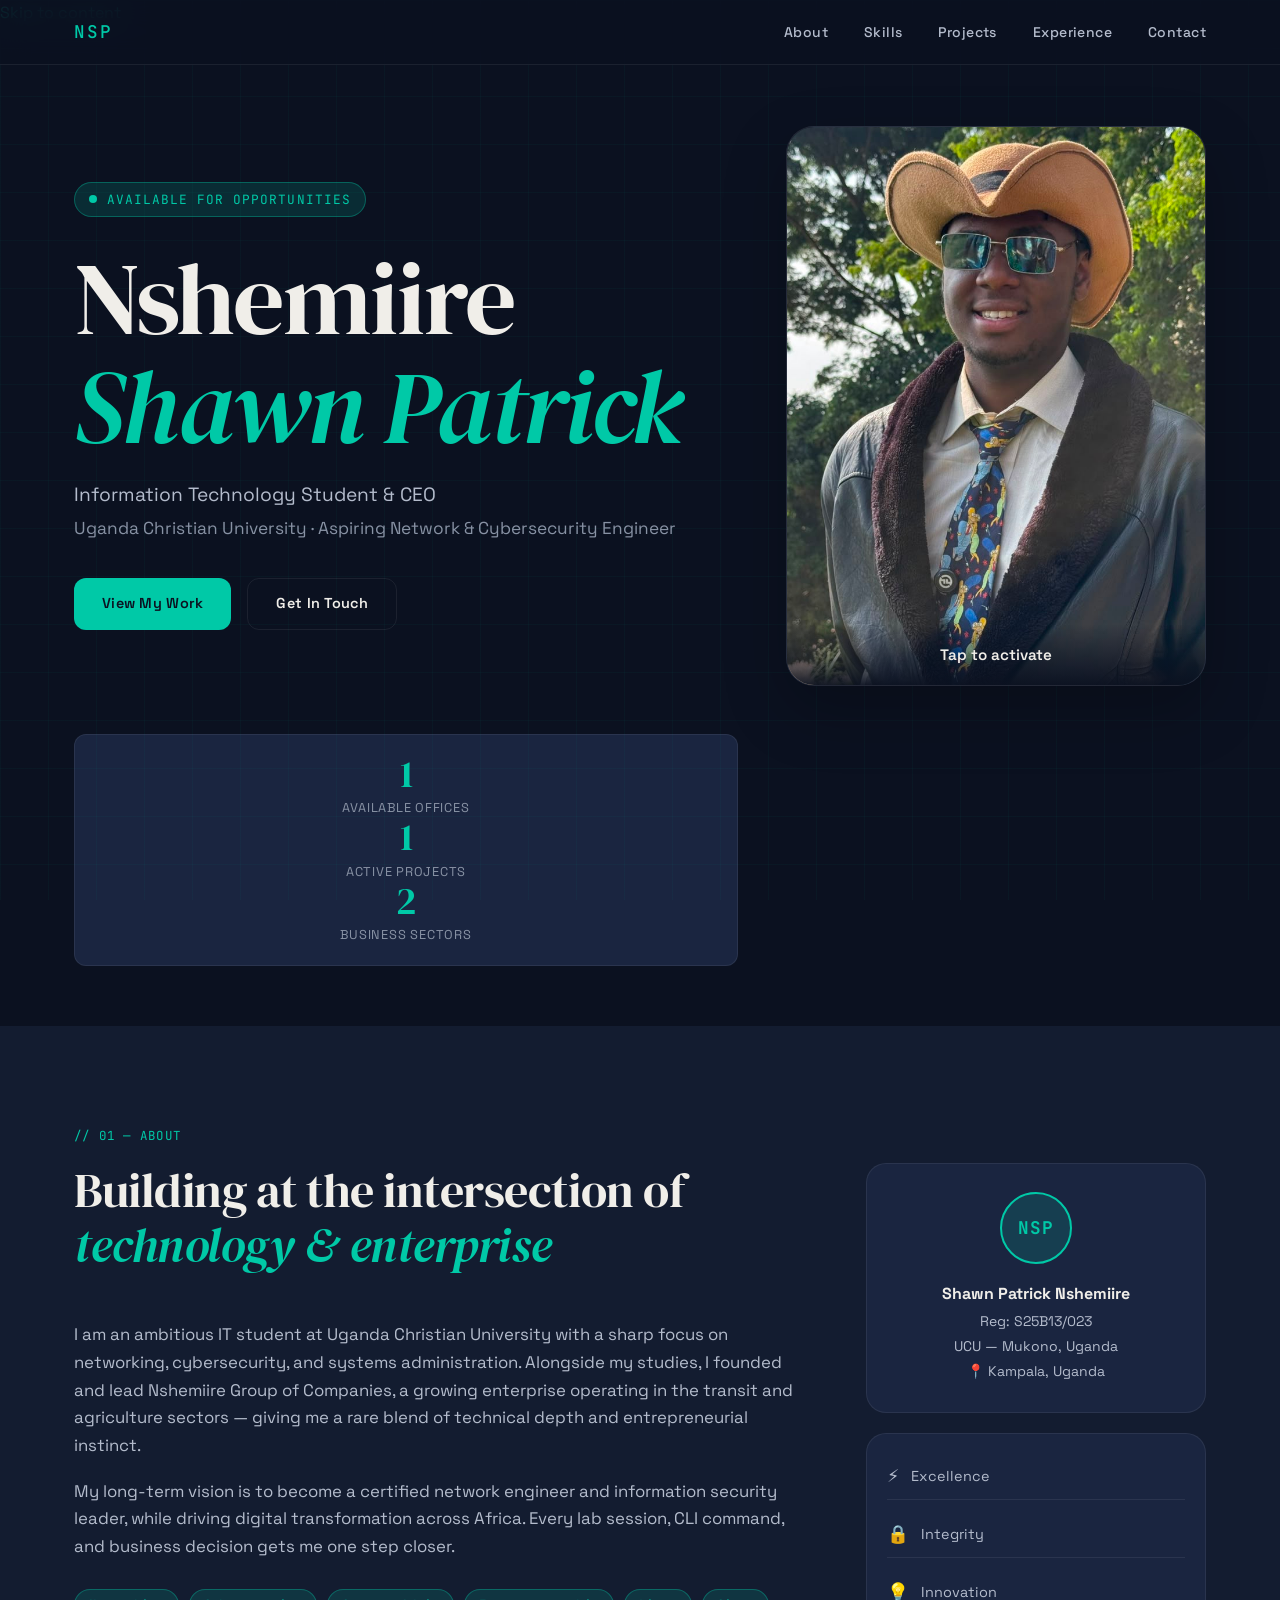
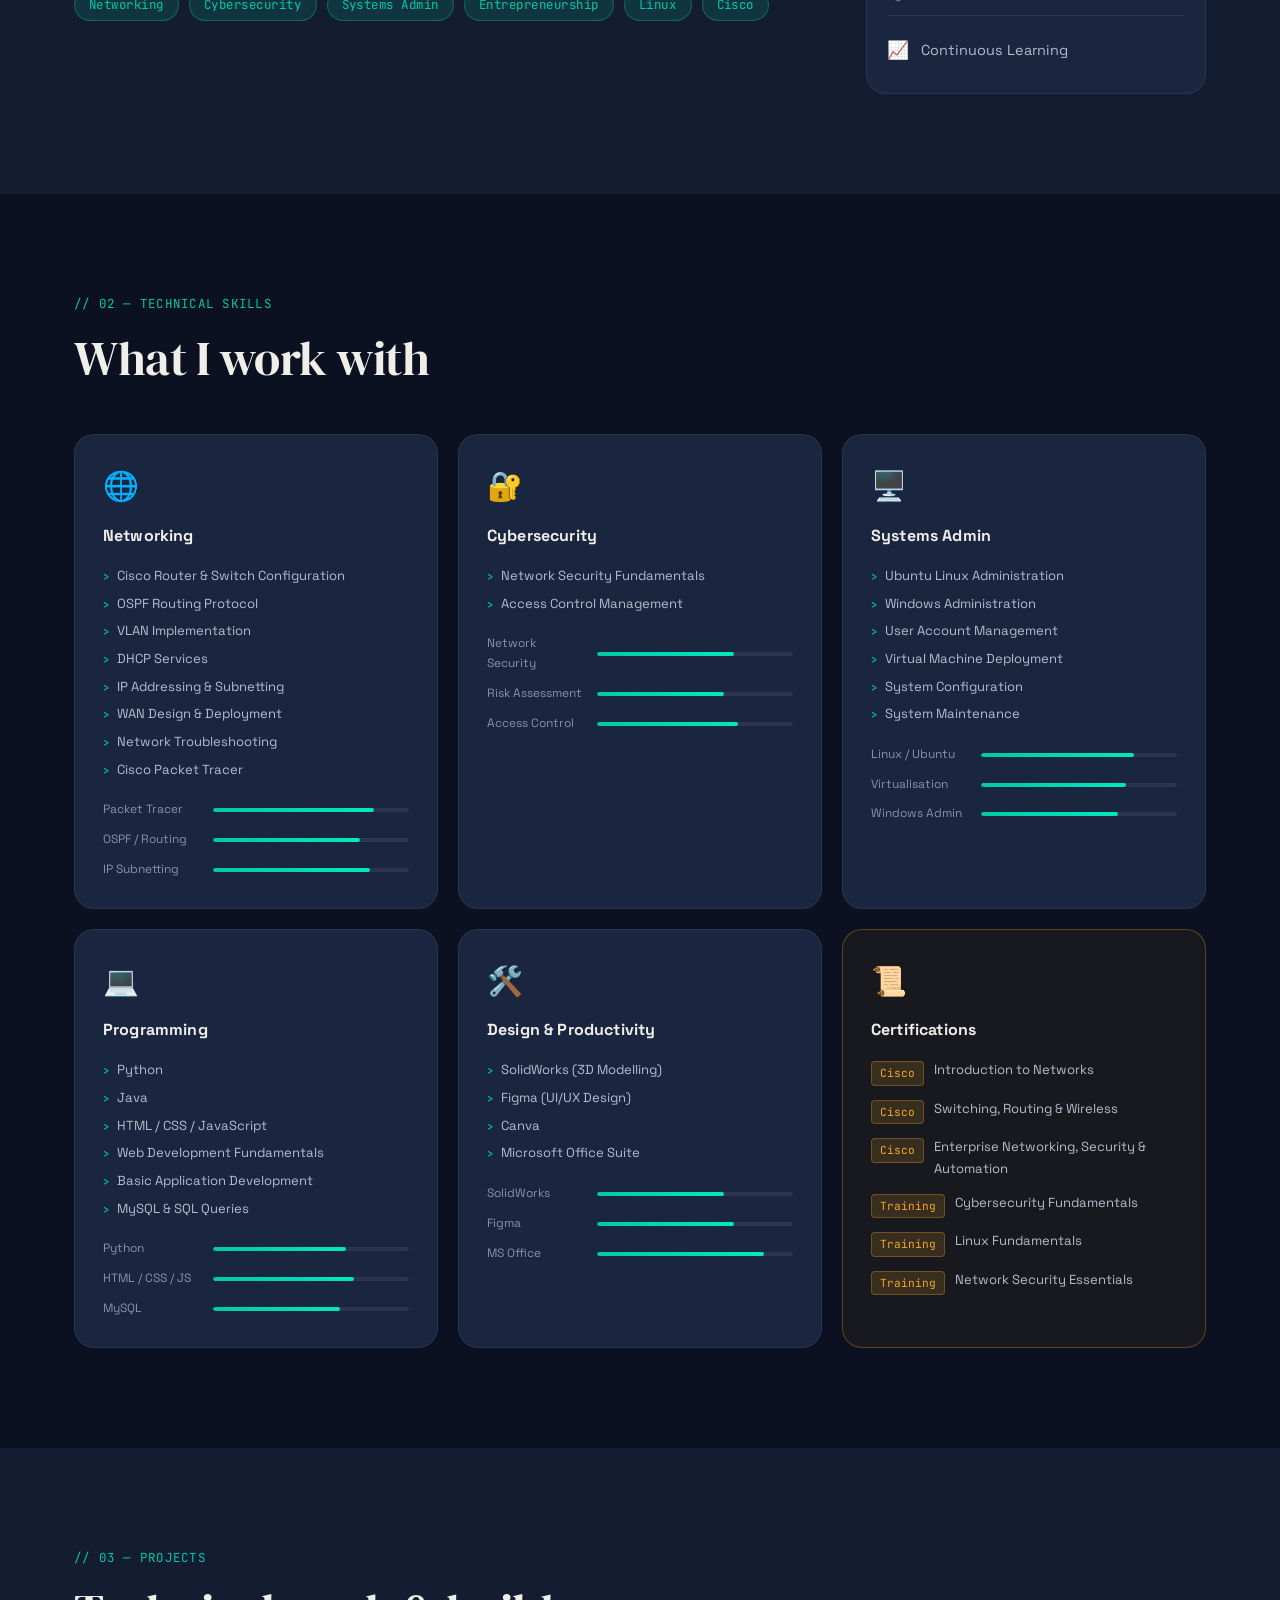
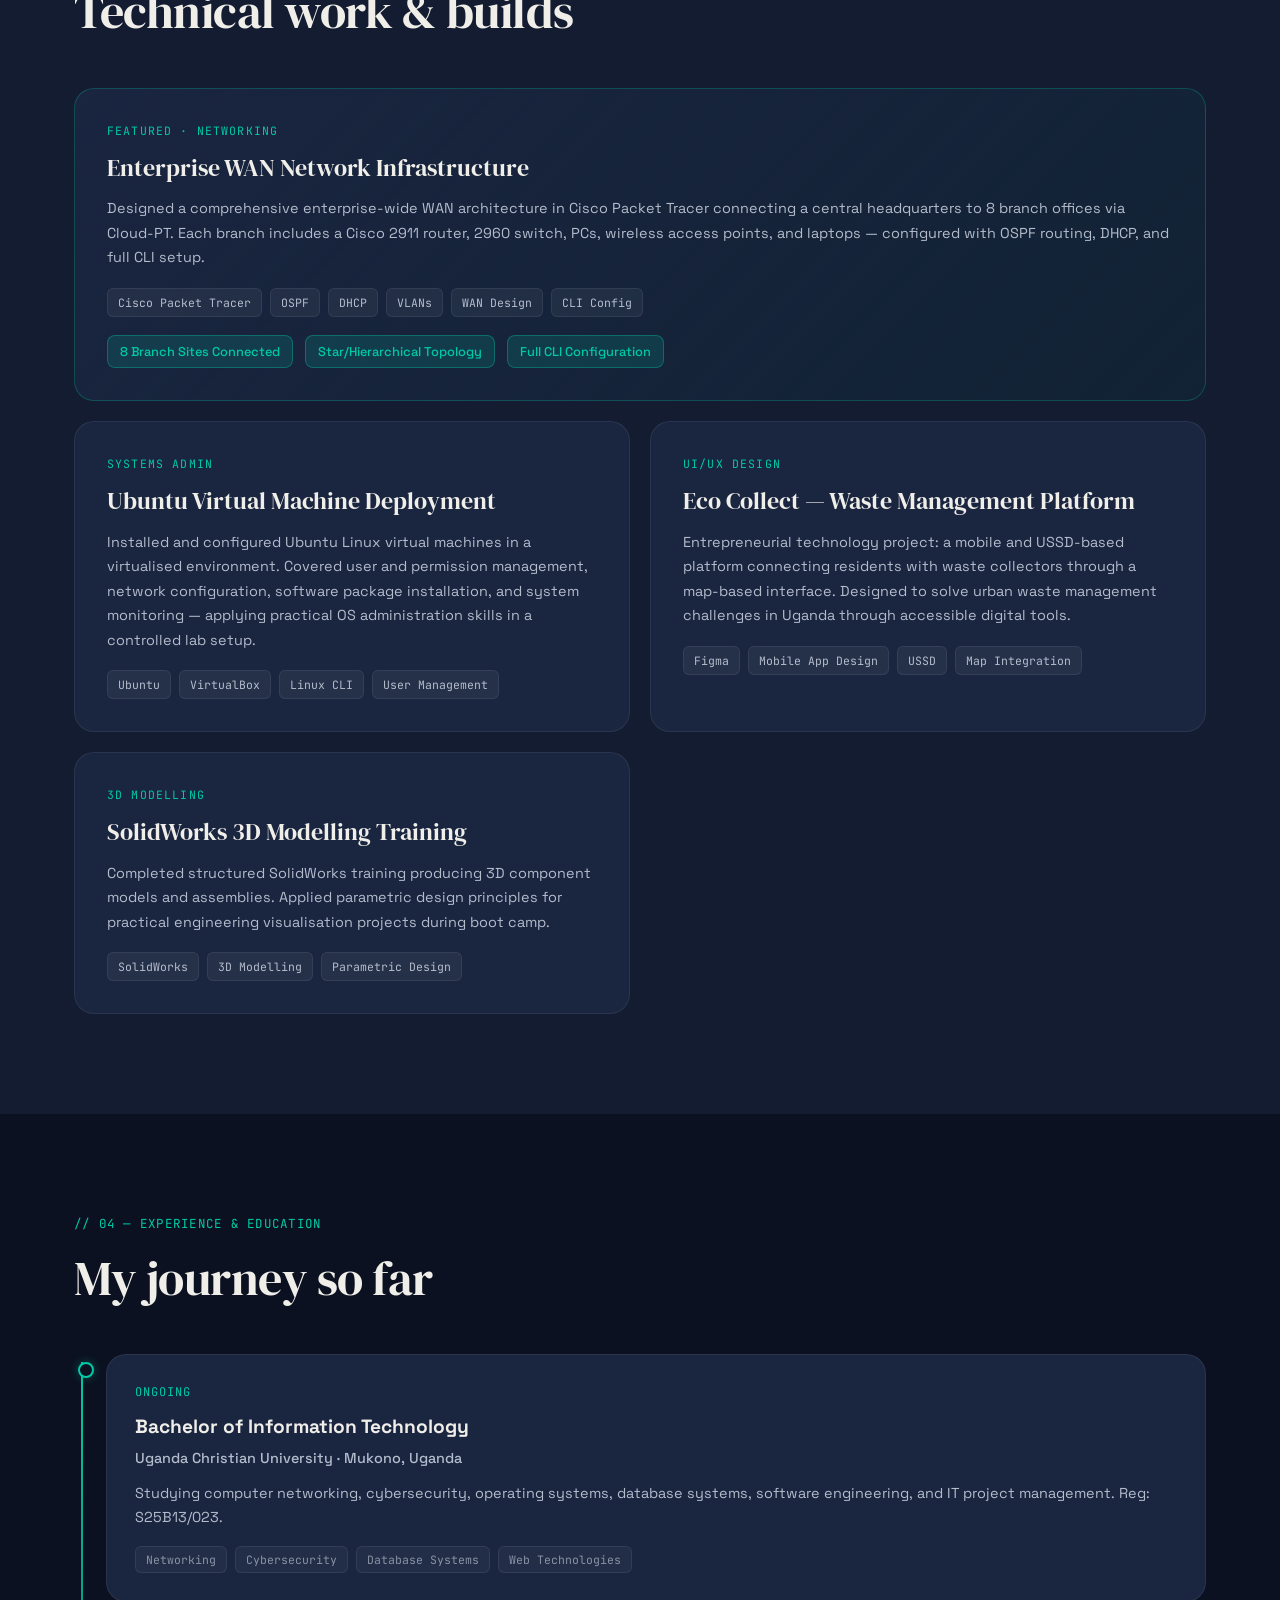
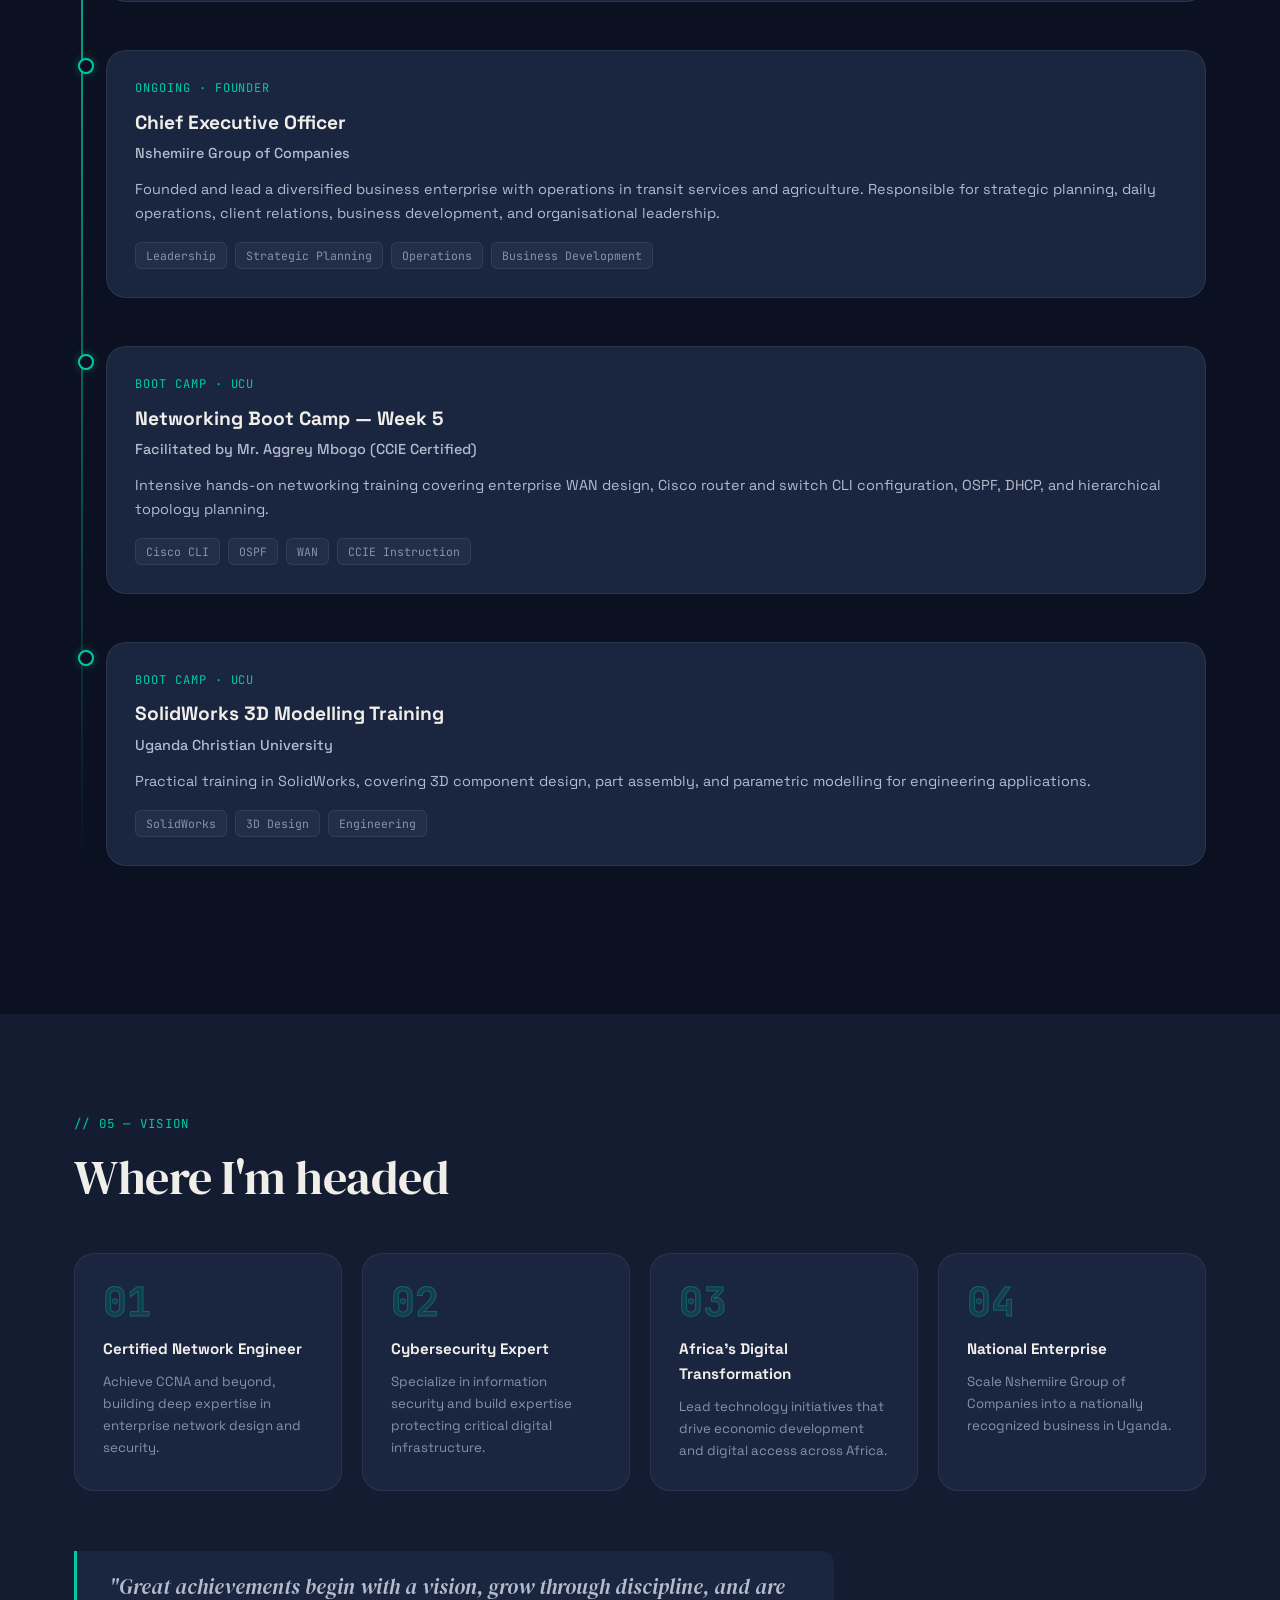
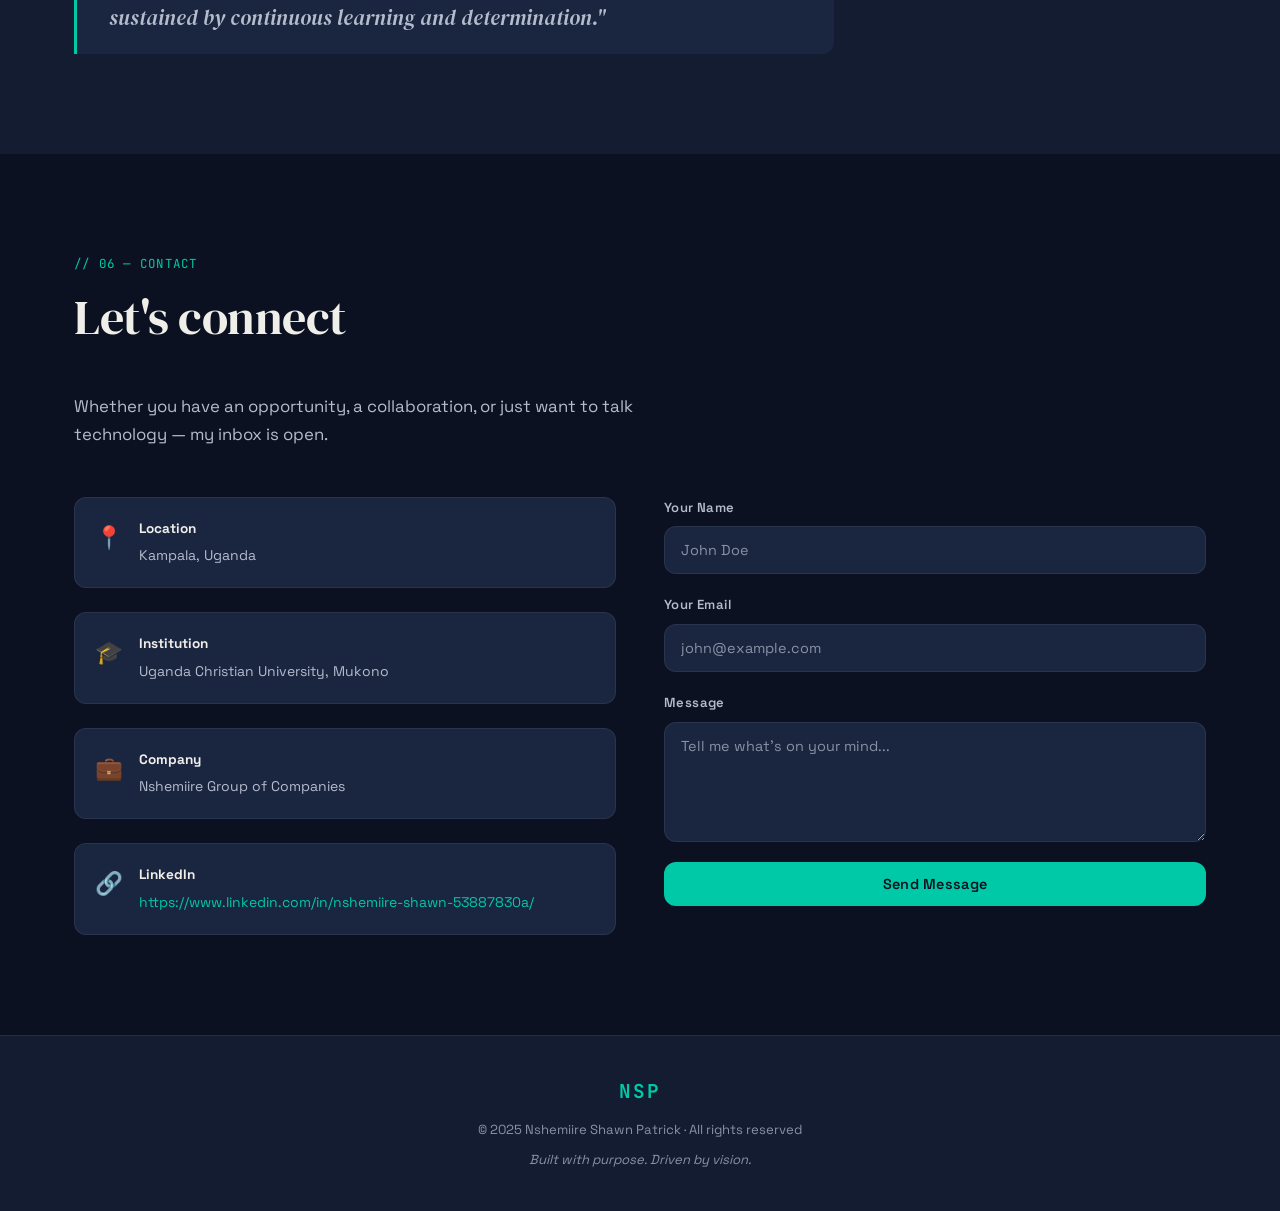
==== commit 7b7966d2: "y" ====
--- a/index.html
+++ b/index.html
@@ -49,6 +49,14 @@
       <div class="hero-cta-group">
         <a href="#projects" class="btn btn-primary">View My Work</a>
         <a href="#contact" class="btn btn-ghost">Get In Touch</a>
+      </div>
+    </div>
+    <div class="hero-visual">
+      <div class="active-image-card" id="activeImageCard" tabindex="0" role="button" aria-pressed="false">
+        <img src="assets/img/WhatsAppImage.jpeg" alt="Portrait of Shawn" />
+        <div class="image-overlay">
+          <span>Tap to activate</span>
+        </div>
       </div>
     </div>
     <div class="hero-card-float">
--- a/style.css
+++ b/style.css
@@ -111,9 +111,10 @@
 /* ======================== HERO ======================== */
 .hero {
   min-height: 100vh;
-  display: flex;
-  flex-direction: column;
-  justify-content: center;
+  display: grid;
+  grid-template-columns: minmax(0, 1.1fr) minmax(280px, 420px);
+  align-items: center;
+  gap: 48px;
   padding: 100px 24px 60px;
   max-width: 1180px;
   margin: 0 auto;
@@ -184,15 +185,77 @@
   gap: 16px;
   flex-wrap: wrap;
 }
+.hero-visual {
+  display: flex;
+  justify-content: flex-end;
+  align-items: center;
+  z-index: 1;
+}
+.active-image-card {
+  width: min(420px, 100%);
+  border-radius: 28px;
+  overflow: hidden;
+  border: 1px solid rgba(255,255,255,0.1);
+  box-shadow: 0 24px 64px rgba(0,0,0,0.24);
+  background: linear-gradient(180deg, rgba(11,17,32,0.94), rgba(16,24,42,0.96));
+  cursor: pointer;
+  transition: transform var(--transition), border-color var(--transition), box-shadow var(--transition);
+  position: relative;
+}
+.active-image-card img {
+  display: block;
+  width: 100%;
+  height: auto;
+  aspect-ratio: 3 / 4;
+  object-fit: cover;
+  transform: scale(1);
+  transition: transform var(--transition), filter var(--transition);
+}
+.active-image-card:hover,
+.active-image-card:focus-visible {
+  transform: translateY(-3px);
+  border-color: rgba(0,201,167,0.35);
+  outline: none;
+}
+.active-image-card:focus-visible {
+  box-shadow: 0 0 0 4px rgba(0,201,167,0.24);
+}
+.active-image-card .image-overlay {
+  position: absolute;
+  inset: auto 0 0 0;
+  padding: 18px 22px;
+  background: linear-gradient(180deg, transparent, rgba(11,17,32,0.95));
+  color: var(--white);
+  font-size: 0.95rem;
+  font-weight: 600;
+  display: flex;
+  align-items: center;
+  justify-content: center;
+  text-align: center;
+}
+.active-image-card.active img {
+  transform: scale(1.04) rotate(-0.25deg);
+  filter: brightness(1.04);
+}
+.active-image-card.active .image-overlay {
+  color: var(--teal);
+}
+
+@media (max-width: 900px) {
+  .hero {
+    grid-template-columns: 1fr;
+  }
+  .hero-visual {
+    justify-content: flex-start;
+  }
+}
+
+@media (max-width: 640px) {
+  .hero {
+    padding-top: 90px;
+  }
+}
 .hero-card-float {
-  display: flex;
-  gap: 16px;
-  margin-top: 64px;
-  flex-wrap: wrap;
-  position: relative;
-  z-index: 1;
-}
-.stat-card {
   background: var(--navy-light);
   border: 1px solid var(--border);
   border-radius: var(--radius);
